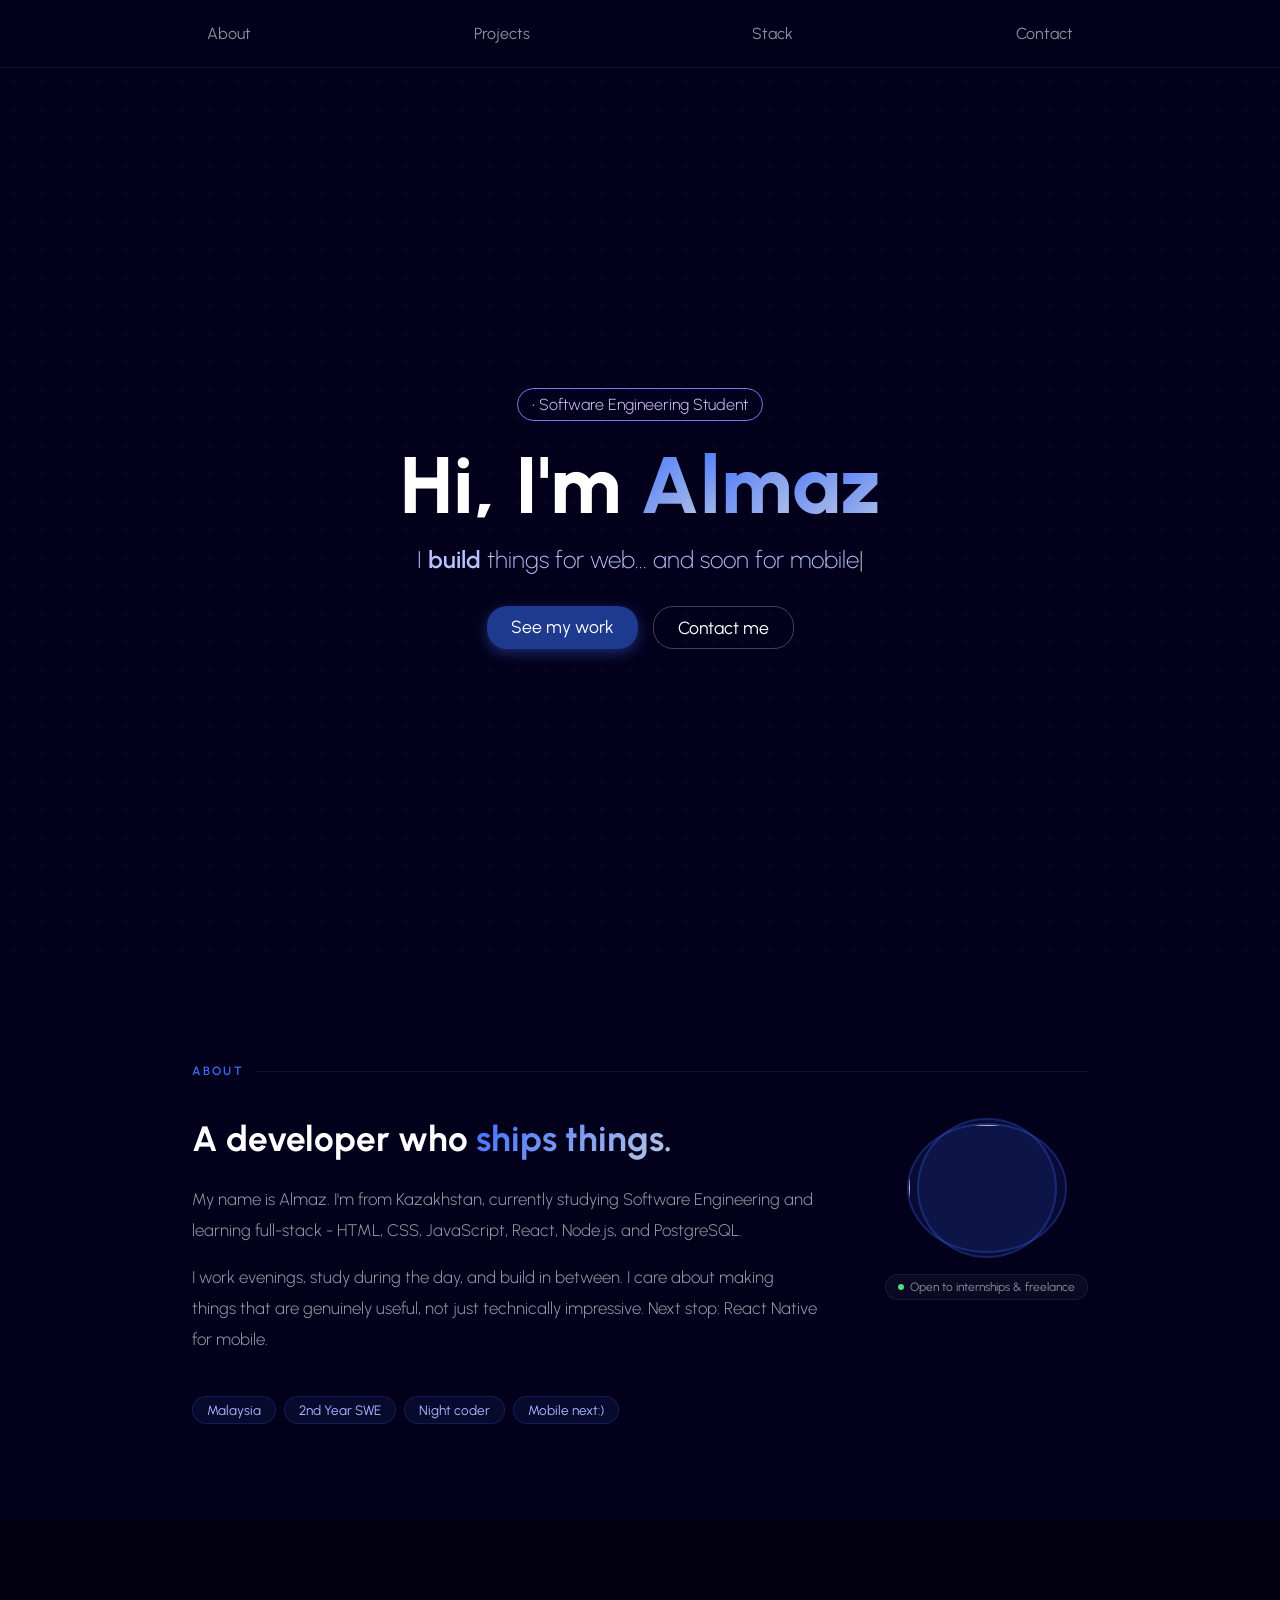
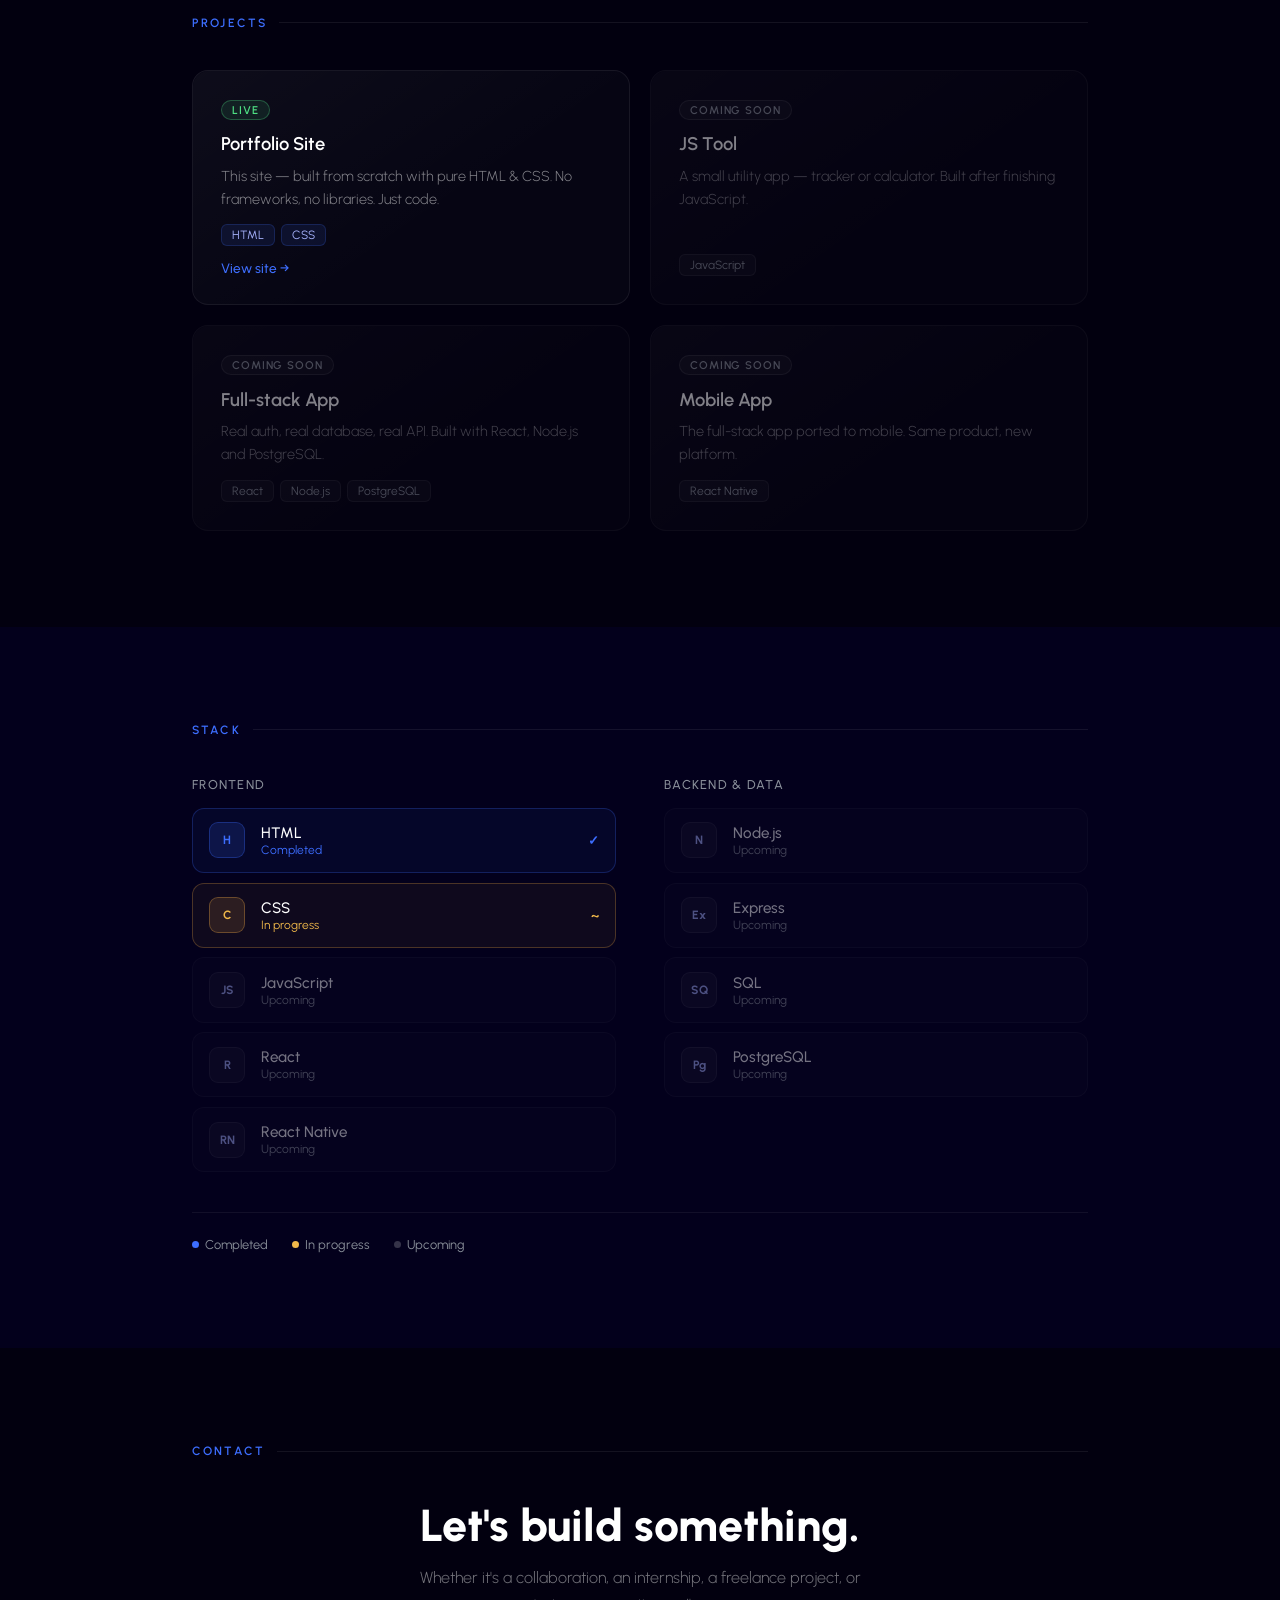
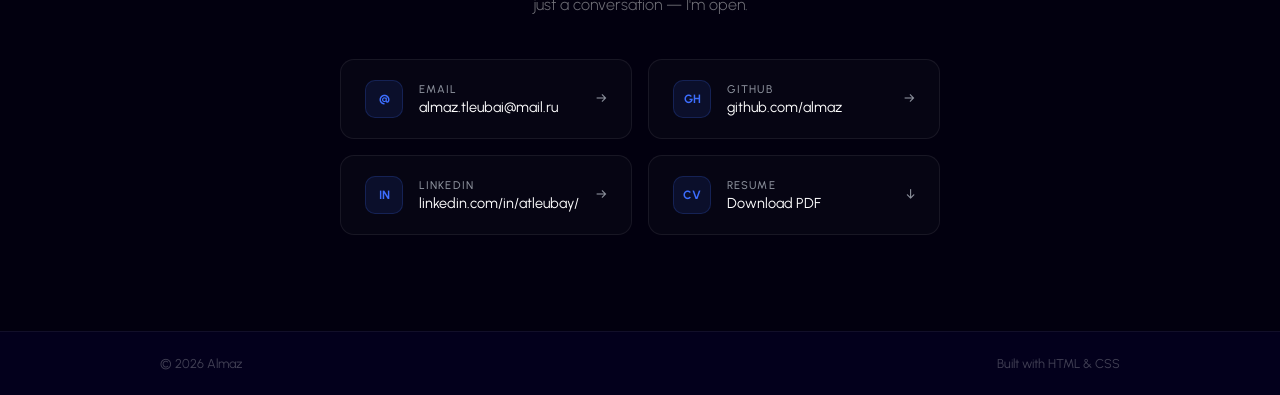
==== index.html @ 8fcd37de "changed the folders" ====
<!DOCTYPE html>
<html lang="en">
<head>
    <meta charset="UTF-8">
    <meta name="viewport" content="width=device-width, initial-scale=1.0">
    <title>Almaaaaaz</title>
    <link rel="stylesheet" href="style.css">
    <link rel="preconnect" href="https://fonts.googleapis.com">
    <link rel="preconnect" href="https://fonts.gstatic.com" crossorigin>
    <link href="https://fonts.googleapis.com/css2?family=Caveat:wght@400..700&family=Urbanist:ital,wght@0,100..900;1,100..900&display=swap" rel="stylesheet">
</head>
<body>
    <header> 
        <nav>   
            <ul id="nav-content">
                <li><a href="#about">About</a></li>
                <li><a href="#projects">Projects</a></li>
                <li><a href="#stack">Stack</a></li>
                <li><a href="#contact">Contact</a></li>
            </ul>
        </nav>
    </header>

    <main>

        <section id="home">
            <div class="landing-content">
                <p class="eyebrow">Software Engineering Student</p>
                <h1 class="hero-name">Hi, I'm <span>A</span><span>l</span><span>m</span><span>a</span><span>z</span></h1>
                <p class="hero-sub">I <span>build</span> things for web... and soon for mobile</p>
                <div class="landing-actions">
                    <a href="#projects" class="btn btn-work">See my work</a>
                    <a href="#contact" class="btn btn-contact">Contact me</a>
                </div>
            </div>
        </section>

        <section id="about">
            <div class="section-inner">
                <div class="section-label">About</div>
                <div class="about-content">
                    <div class="about-left">
                        <h2 class="about-heading">A developer who <span>ships things.</span></h2>
                        <p class="about-text">
                            My name is Almaz. I'm from Kazakhstan, currently studying Software Engineering
                            and learning full-stack - HTML, CSS, JavaScript, React,
                            Node.js, and PostgreSQL.
                        </p>
                        <p class="about-text">
                            I work evenings, study during the day, and build in between.
                            I care about making things that are genuinely useful, not just technically impressive.
                            Next stop: React Native for mobile.
                        </p>
                        <div class="about-tags">
                            <span class="about-tag">Malaysia</span>
                            <span class="about-tag">2nd Year SWE</span>
                            <span class="about-tag">Night coder</span>
                            <span class="about-tag">Mobile next:)</span>
                        </div>
                    </div>
                    <div class="about-right">
                        <div class="about-photo"><img src="/Users/almaz/Desktop/portfolio/personal website v1/assets/DSC_8581.JPG"></div>
                        <div class="about-status">
                            <span class="status-dot"></span>
                            Open to internships & freelance
                        </div>
                    </div>
                </div>
            </div>
        </section>

        <section id="projects">
            <div class="section-inner">
                <div class="section-label">Projects</div>
                <div class="projects-grid">

                    <div class="project-card project-card--live">
                        <div class="project-card-header">
                            <div class="project-tag-live">Live</div>
                        </div>
                        <div class="project-name">Portfolio Site</div>
                        <div class="project-desc">This site — built from scratch with pure HTML & CSS. No frameworks, no libraries. Just code.</div>
                        <div class="project-stack">
                            <span class="stack-tag">HTML</span>
                            <span class="stack-tag">CSS</span>
                        </div>
                        <a href="#" class="project-link">View site →</a>
                    </div>

                    <div class="project-card project-card--soon">
                        <div class="project-card-header">
                            <div class="project-tag-soon">Coming soon</div>
                        </div>
                        <div class="project-name">JS Tool</div>
                        <div class="project-desc">A small utility app — tracker or calculator. Built after finishing JavaScript.</div>
                        <div class="project-stack">
                            <span class="stack-tag stack-tag--dim">JavaScript</span>
                        </div>
                    </div>

                    <div class="project-card project-card--soon">
                        <div class="project-card-header">
                            <div class="project-tag-soon">Coming soon</div>
                        </div>
                        <div class="project-name">Full-stack App</div>
                        <div class="project-desc">Real auth, real database, real API. Built with React, Node.js and PostgreSQL.</div>
                        <div class="project-stack">
                            <span class="stack-tag stack-tag--dim">React</span>
                            <span class="stack-tag stack-tag--dim">Node.js</span>
                            <span class="stack-tag stack-tag--dim">PostgreSQL</span>
                        </div>
                    </div>

                    <div class="project-card project-card--soon">
                        <div class="project-card-header">
                            <div class="project-tag-soon">Coming soon</div>
                        </div>
                        <div class="project-name">Mobile App</div>
                        <div class="project-desc">The full-stack app ported to mobile. Same product, new platform.</div>
                        <div class="project-stack">
                            <span class="stack-tag stack-tag--dim">React Native</span>
                        </div>
                    </div>

                </div>
            </div>
        </section>

        <section id="stack">
            <div class="section-inner">
                <div class="section-label">Stack</div>
                <div class="stack-content">

                    <div class="stack-group">
                        <div class="stack-group-title">Frontend</div>
                        <div class="stack-items">
                            <div class="stack-item stack-item--done">
                                <div class="stack-item-icon">H</div>
                                <div class="stack-item-info">
                                    <div class="stack-item-name">HTML</div>
                                    <div class="stack-item-status">Completed</div>
                                </div>
                                <div class="stack-item-badge stack-item-badge--done">✓</div>
                            </div>
                            <div class="stack-item stack-item--learning">
                                <div class="stack-item-icon">C</div>
                                <div class="stack-item-info">
                                    <div class="stack-item-name">CSS</div>
                                    <div class="stack-item-status">In progress</div>
                                </div>
                                <div class="stack-item-badge stack-item-badge--learning">~</div>
                            </div>
                            <div class="stack-item stack-item--upcoming">
                                <div class="stack-item-icon">JS</div>
                                <div class="stack-item-info">
                                    <div class="stack-item-name">JavaScript</div>
                                    <div class="stack-item-status">Upcoming</div>
                                </div>
                            </div>
                            <div class="stack-item stack-item--upcoming">
                                <div class="stack-item-icon">R</div>
                                <div class="stack-item-info">
                                    <div class="stack-item-name">React</div>
                                    <div class="stack-item-status">Upcoming</div>
                                </div>
                            </div>
                            <div class="stack-item stack-item--upcoming">
                                <div class="stack-item-icon">RN</div>
                                <div class="stack-item-info">
                                    <div class="stack-item-name">React Native</div>
                                    <div class="stack-item-status">Upcoming</div>
                                </div>
                            </div>
                        </div>
                    </div>

                    <div class="stack-group">
                        <div class="stack-group-title">Backend & Data</div>
                        <div class="stack-items">
                            <div class="stack-item stack-item--upcoming">
                                <div class="stack-item-icon">N</div>
                                <div class="stack-item-info">
                                    <div class="stack-item-name">Node.js</div>
                                    <div class="stack-item-status">Upcoming</div>
                                </div>
                            </div>
                            <div class="stack-item stack-item--upcoming">
                                <div class="stack-item-icon">Ex</div>
                                <div class="stack-item-info">
                                    <div class="stack-item-name">Express</div>
                                    <div class="stack-item-status">Upcoming</div>
                                </div>
                            </div>
                            <div class="stack-item stack-item--upcoming">
                                <div class="stack-item-icon">SQ</div>
                                <div class="stack-item-info">
                                    <div class="stack-item-name">SQL</div>
                                    <div class="stack-item-status">Upcoming</div>
                                </div>
                            </div>
                            <div class="stack-item stack-item--upcoming">
                                <div class="stack-item-icon">Pg</div>
                                <div class="stack-item-info">
                                    <div class="stack-item-name">PostgreSQL</div>
                                    <div class="stack-item-status">Upcoming</div>
                                </div>
                            </div>
                        </div>
                    </div>

                </div>

                <div class="stack-legend">
                    <div class="legend-item"><span class="legend-dot legend-dot--done"></span>Completed</div>
                    <div class="legend-item"><span class="legend-dot legend-dot--learning"></span>In progress</div>
                    <div class="legend-item"><span class="legend-dot legend-dot--upcoming"></span>Upcoming</div>
                </div>
            </div>
        </section>

        <section id="contact">
            <div class="section-inner">
                <div class="section-label">Contact</div>
                <div class="contact-content">
                    <div class="contact-heading">Let's build something.</div>
                    <p class="contact-sub">Whether it's a collaboration, an internship, a freelance project, or just a conversation — I'm open.</p>
                    <div class="contact-grid">
                        <a href="mailto:almaz@email.com" class="contact-card">
                            <div class="contact-icon">@</div>
                            <div class="contact-info">
                                <div class="contact-label">Email</div>
                                <div class="contact-val">almaz.tleubai@mail.ru</div>
                            </div>
                            <div class="contact-arrow">→</div>
                        </a>
                        <a href="https://github.com/almvvz" target="_blank" class="contact-card">
                            <div class="contact-icon">gh</div>
                            <div class="contact-info">
                                <div class="contact-label">GitHub</div>
                                <div class="contact-val">github.com/almaz</div>
                            </div>
                            <div class="contact-arrow">→</div>
                        </a>
                        <a href="https://linkedin.com" target="_blank" class="contact-card">
                            <div class="contact-icon">in</div>
                            <div class="contact-info">
                                <div class="contact-label">LinkedIn</div>
                                <div class="contact-val">linkedin.com/in/atleubay/</div>
                            </div>
                            <div class="contact-arrow">→</div>
                        </a>
                        <a href="#" class="contact-card">
                            <div class="contact-icon">cv</div>
                            <div class="contact-info">
                                <div class="contact-label">Resume</div>
                                <div class="contact-val">Download PDF</div>
                            </div>
                            <div class="contact-arrow">↓</div>
                        </a>
                    </div>
                </div>
            </div>
        </section>

    </main>

    <footer>
        <div class="footer-inner">
            <span>© 2026 Almaz</span>
            <span>Built with HTML & CSS</span>
        </div>
    </footer>
    
</body>
</html>
---- style.css ----
* {
    margin: 0;
    padding: 0;
    box-sizing: border-box;
}

body {
    font-family: "Urbanist", sans-serif;
    background-color: #03001C;
    color: white;
}

header {
    position: sticky;
    z-index: 100;
    top: 0;
}

#nav-content {
    list-style: none;
    display: flex;
    justify-content: space-evenly;
    background-color: #03001C;
    padding: 1rem 0;
    border-bottom: 1px solid rgba(255,255,255,0.06);
}

#nav-content a {
    text-decoration: none;
    color: #8a8f9a;
    font-size: 1rem;
    padding: 8px 16px;
    transition: transform 0.3s ease, color 0.3s ease;
    display: inline-block;
}

#nav-content a:hover {
    color: white;
    transform: translateY(-2px);
}

/* ── LANDING ── */
#home {
    height: 100vh;
    display: flex;
    flex-direction: column;
    align-items: center;
    justify-content: center;
    text-align: center;
    position: relative;
    background-color: #03001C;
}

#home::before {
    content: " ";
    position: absolute;
    inset: 0;
    background-image: radial-gradient(circle, rgba(255,255,255,0.04) 1px, transparent 1px);
    background-size: 28px 28px;
    pointer-events: none;
}

.landing-content {
    opacity: 0;
    animation: fadeUp 1.2s ease forwards;
    position: relative;
    z-index: 1;
}

.eyebrow {
    display: inline-block;
    margin-bottom: 1rem;
    padding: 6px 14px;
    border: 1px solid rgb(121, 121, 248);
    border-radius: 20px;
    font-size: 1rem;
    font-weight: 300;
    color: #d7c9ff;
    background-color: transparent;
}

.eyebrow::before {
    content: "• ";
}

.hero-name {
    color: white;
    margin-bottom: 0.75rem;
    font-size: 5rem;
    font-weight: 800;
}

.hero-name span {
    background: linear-gradient(135deg, #3d6eff, #bbc8e2);
    -webkit-background-clip: text;
    -webkit-text-fill-color: transparent;
    background-clip: text;
    transition: transform 0.4s ease-in;
    display: inline-block;
}

.hero-name span:hover {
    transform: scale(1.1);
}

.hero-sub {
    color: rgb(184, 195, 255);
    font-size: 1.5rem;
    font-weight: 200;
}

.hero-sub span {
    font-weight: 600;
}

.hero-sub::after {
    content: "|";
    color: #c6c6c6;
    animation: blink 1s steps(1) infinite;
}

.landing-actions {
    display: flex;
    justify-content: center;
    gap: 15px;
    margin-top: 2rem;
}

/* ── BUTTONS ── */
.btn {
    padding: 10px 24px;
    border-radius: 20px;
    text-decoration: none;
    font-size: 1.1rem;
    font-family: "Urbanist", sans-serif;
    transition: 0.3s ease;
    display: inline-block;
}

.btn-work {
    background-color: #1e3a8e;
    color: white;
    box-shadow: 0px 4px 14px rgba(76, 110, 245, 0.39);
}

.btn-work:hover {
    background-color: #2d50b8;
    transform: translateY(-2px);
    box-shadow: 0px 8px 20px rgba(76, 110, 245, 0.5);
}

.btn-contact {
    background-color: transparent;
    color: white;
    border: 1px solid rgba(255,255,255,0.25);
}

.btn-contact:hover {
    border-color: #595aa5;
    color: #a8b4ff;
    transform: translateY(-2px);
}

.section-inner {
    max-width: 960px;
    margin: 0 auto;
    padding: 6rem 2rem;
}

.section-label {
    font-size: 0.75rem;
    text-transform: uppercase;
    letter-spacing: 0.18em;
    color: #3d6eff;
    font-weight: 600;
    margin-bottom: 2.5rem;
    display: flex;
    align-items: center;
    gap: 0.75rem;
}

.section-label::after {
    content: "";
    flex: 1;
    height: 1px;
    background: rgba(255,255,255,0.07);
}

/* ── ABOUT ── */
#about {
    background-color: #03001C;
}

.about-content {
    display: grid;
    grid-template-columns: 1fr auto;
    gap: 4rem;
    align-items: start;
}

.about-heading {
    font-size: 2.2rem;
    font-weight: 700;
    color: white;
    line-height: 1.2;
    margin-bottom: 1.5rem;
}

.about-heading span {
    background: linear-gradient(135deg, #3d6eff, #bbc8e2);
    -webkit-background-clip: text;
    -webkit-text-fill-color: transparent;
    background-clip: text;
    transition: transform 0.4s ease;
    display:inline-block
}
.about-heading span:hover {
    transform: scale(1.05);
}
.about-text {
    color: rgba(255,255,255,0.6);
    font-size: 1.05rem;
    font-weight: 300;
    line-height: 1.85;
    margin-bottom: 1rem;
}

.about-tags {
    display: flex;
    flex-wrap: wrap;
    gap: 8px;
    margin-top: 1.5rem;
}

.about-tag {
    font-size: 0.85rem;
    padding: 5px 14px;
    border-radius: 100px;
    background: rgba(61, 110, 255, 0.08);
    border: 1px solid rgba(61, 110, 255, 0.2);
    color: #a8b4ff;
    font-weight: 400;
    transition: border-color 0.3s, background 0.3s;
}

.about-tag:hover {
    background: rgba(61, 110, 255, 0.15);
    border-color: rgba(61, 110, 255, 0.4);
}

.about-right {
    display: flex;
    flex-direction: column;
    align-items: center;
    gap: 1rem;
    flex-shrink: 0;
}

.about-left {
    display: flex;
    flex-direction: column;
}

.about-photo {
    width: 140px;
    height: 140px;
    border-radius: 50%;
    background: rgba(61, 110, 255, 0.1);
    border: 2px solid rgba(61, 110, 255, 0.25);
    display: flex;
    align-items: center;
    justify-content: center;
    font-size: 3rem;
    font-weight: 700;
    color: #3d6eff;
    transition: border-color 0.3s, background 0.3s;
}
.about-photo img{
    width: 160px;
    height: 130px;
    border-radius: 50%;
    background: rgba(61, 110, 255, 0.1);
    border: 2px solid rgba(61, 110, 255, 0.25);
    display: flex;
    align-items: center;
    justify-content: center;
    font-size: 3rem;
    font-weight: 700;
    color: #3d6eff;
    transition: border-color 0.3s, background 0.3s;
}
.about-photo:hover {
    background: rgba(61, 110, 255, 0.18);
    border-color: rgba(61, 110, 255, 0.5);
}

.about-status {
    display: flex;
    align-items: center;
    gap: 6px;
    font-size: 0.75rem;
    color: #8a8f9a;
    background: rgba(255,255,255,0.03);
    border: 1px solid rgba(255,255,255,0.07);
    padding: 5px 12px;
    border-radius: 100px;
    white-space: nowrap;
}

.status-dot {
    width: 6px;
    height: 6px;
    border-radius: 50%;
    background: #4ade80;
    animation: pulse 2s infinite;
}

/* ── PROJECTS ── */
#projects {
    background-color: #02000f;
}

.projects-grid {
    display: grid;
    grid-template-columns: repeat(2, 1fr);
    gap: 1.25rem;
}

.project-card {
    background: rgba(255,255,255,0.02);
    border: 1px solid rgba(255,255,255,0.07);
    border-radius: 16px;
    padding: 1.75rem;
    display: flex;
    flex-direction: column;
    gap: 0.6rem;
    transition: border-color 0.3s, transform 0.3s, background 0.3s;
    position: relative;
    overflow: hidden;
}

.project-card::before {
    content: '';
    position: absolute;
    inset: 0;
    border-radius: 16px;
    background: linear-gradient(145deg, rgba(255,255,255,0.03) 0%, transparent 60%);
    pointer-events: none;
}

.project-card:hover {
    transform: translateY(-3px);
    border-color: rgba(61, 110, 255, 0.3);
    background: rgba(61, 110, 255, 0.04);
}

.project-card--soon {
    opacity: 0.5;
}

.project-card--soon:hover {
    opacity: 0.75;
}

.project-card-header {
    margin-bottom: 0.25rem;
}

.project-tag-live {
    display: inline-block;
    font-size: 0.7rem;
    padding: 2px 10px;
    border-radius: 100px;
    background: rgba(74, 222, 128, 0.1);
    border: 1px solid rgba(74, 222, 128, 0.3);
    color: #4ade80;
    text-transform: uppercase;
    letter-spacing: 0.08em;
    font-weight: 600;
}

.project-tag-soon {
    display: inline-block;
    font-size: 0.7rem;
    padding: 2px 10px;
    border-radius: 100px;
    background: rgba(255,255,255,0.04);
    border: 1px solid rgba(255,255,255,0.1);
    color: #8a8f9a;
    text-transform: uppercase;
    letter-spacing: 0.08em;
    font-weight: 600;
}

.project-name {
    font-size: 1.15rem;
    font-weight: 600;
    color: white;
}

.project-desc {
    font-size: 0.9rem;
    color: rgba(255,255,255,0.5);
    font-weight: 300;
    line-height: 1.6;
    flex: 1;
}

.project-stack {
    display: flex;
    flex-wrap: wrap;
    gap: 6px;
    margin-top: 0.25rem;
}

.stack-tag {
    font-size: 0.75rem;
    padding: 3px 10px;
    border-radius: 6px;
    background: rgba(61, 110, 255, 0.1);
    border: 1px solid rgba(61, 110, 255, 0.2);
    color: #a8b4ff;
}

.stack-tag--dim {
    background: rgba(255,255,255,0.04);
    border-color: rgba(255,255,255,0.08);
    color: #8a8f9a;
}

.project-link {
    font-size: 0.85rem;
    color: #3d6eff;
    text-decoration: none;
    font-weight: 500;
    margin-top: 0.25rem;
    transition: color 0.2s;
    display: inline-block;
}

.project-link:hover {
    color: #a8b4ff;
}

/* ── STACK ── */
#stack {
    background-color: #03001C;
}

.stack-content {
    display: grid;
    grid-template-columns: 1fr 1fr;
    gap: 3rem;
}

.stack-group-title {
    font-size: 0.8rem;
    text-transform: uppercase;
    letter-spacing: 0.1em;
    color: #8a8f9a;
    font-weight: 500;
    margin-bottom: 1rem;
}

.stack-items {
    display: flex;
    flex-direction: column;
    gap: 0.6rem;
}

.stack-item {
    display: flex;
    align-items: center;
    gap: 1rem;
    padding: 0.85rem 1rem;
    border-radius: 12px;
    border: 1px solid rgba(255,255,255,0.06);
    background: rgba(255,255,255,0.02);
    transition: border-color 0.3s, transform 0.3s, background 0.3s;
    cursor: default;
}

.stack-item:hover {
    transform: translateX(4px);
}

.stack-item--done {
    border-color: rgba(61, 110, 255, 0.25);
    background: rgba(61, 110, 255, 0.06);
}

.stack-item--done:hover {
    border-color: rgba(61, 110, 255, 0.45);
    background: rgba(61, 110, 255, 0.1);
}

.stack-item--learning {
    border-color: rgba(250, 180, 70, 0.25);
    background: rgba(250, 180, 70, 0.05);
}

.stack-item--learning:hover {
    border-color: rgba(250, 180, 70, 0.45);
}

.stack-item--upcoming {
    opacity: 0.45;
}

.stack-item--upcoming:hover {
    opacity: 0.7;
}

.stack-item-icon {
    width: 36px;
    height: 36px;
    border-radius: 9px;
    background: rgba(255,255,255,0.05);
    display: flex;
    align-items: center;
    justify-content: center;
    font-size: 0.75rem;
    font-weight: 700;
    color: #a8b4ff;
    flex-shrink: 0;
    border: 1px solid rgba(255,255,255,0.08);
}

.stack-item--done .stack-item-icon {
    background: rgba(61, 110, 255, 0.15);
    border-color: rgba(61, 110, 255, 0.3);
    color: #3d6eff;
}

.stack-item--learning .stack-item-icon {
    background: rgba(250, 180, 70, 0.12);
    border-color: rgba(250, 180, 70, 0.3);
    color: #f0b84a;
}

.stack-item-info {
    flex: 1;
}

.stack-item-name {
    font-size: 0.95rem;
    font-weight: 500;
    color: white;
}

.stack-item-status {
    font-size: 0.75rem;
    color: #8a8f9a;
    margin-top: 1px;
}

.stack-item--done .stack-item-status { color: #3d6eff; }
.stack-item--learning .stack-item-status { color: #f0b84a; }

.stack-item-badge {
    font-size: 0.8rem;
    font-weight: 700;
    flex-shrink: 0;
}

.stack-item-badge--done { color: #3d6eff; }
.stack-item-badge--learning { color: #f0b84a; }

.stack-legend {
    display: flex;
    gap: 1.5rem;
    margin-top: 2.5rem;
    padding-top: 1.5rem;
    border-top: 1px solid rgba(255,255,255,0.06);
}

.legend-item {
    display: flex;
    align-items: center;
    gap: 6px;
    font-size: 0.8rem;
    color: #8a8f9a;
}

.legend-dot {
    width: 7px;
    height: 7px;
    border-radius: 50%;
}

.legend-dot--done { background: #3d6eff; }
.legend-dot--learning { background: #f0b84a; }
.legend-dot--upcoming { background: rgba(255,255,255,0.2); }

#contact {
    background-color: #02000f;
}

.contact-content {
    text-align: center;
}

.contact-heading {
    font-size: 2.8rem;
    font-weight: 800;
    color: white;
    margin-bottom: 0.75rem;
}

.contact-sub {
    font-size: 1rem;
    color: rgba(255,255,255,0.45);
    font-weight: 300;
    max-width: 460px;
    margin: 0 auto 2.5rem;
    line-height: 1.7;
}

.contact-grid {
    display: grid;
    grid-template-columns: repeat(2, 1fr);
    gap: 1rem;
    max-width: 600px;
    margin: 0 auto;
}

.contact-card {
    display: flex;
    align-items: center;
    gap: 1rem;
    padding: 1.25rem 1.5rem;
    background: rgba(255,255,255,0.02);
    border: 1px solid rgba(255,255,255,0.07);
    border-radius: 14px;
    text-decoration: none;
    transition: border-color 0.3s, transform 0.3s, background 0.3s;
}

.contact-card:hover {
    border-color: rgba(61, 110, 255, 0.35);
    background: rgba(61, 110, 255, 0.05);
    transform: translateY(-2px);
}

.contact-icon {
    width: 38px;
    height: 38px;
    border-radius: 10px;
    background: rgba(61, 110, 255, 0.1);
    border: 1px solid rgba(61, 110, 255, 0.2);
    display: flex;
    align-items: center;
    justify-content: center;
    font-size: 0.75rem;
    font-weight: 700;
    color: #3d6eff;
    flex-shrink: 0;
    text-transform: uppercase;
}

.contact-info {
    flex: 1;
    text-align: left;
}

.contact-label {
    font-size: 0.7rem;
    text-transform: uppercase;
    letter-spacing: 0.1em;
    color: #8a8f9a;
    font-weight: 500;
    margin-bottom: 2px;
}

.contact-val {
    font-size: 0.9rem;
    color: white;
    font-weight: 400;
}

.contact-arrow {
    font-size: 1rem;
    color: #8a8f9a;
    transition: color 0.3s, transform 0.3s;
    flex-shrink: 0;
}

.contact-card:hover .contact-arrow {
    color: #3d6eff;
    transform: translateX(3px);
}

footer {
    border-top: 1px solid rgba(255,255,255,0.06);
    padding: 1.5rem 2rem;
}

.footer-inner {
    max-width: 960px;
    margin: 0 auto;
    display: flex;
    justify-content: space-between;
    font-size: 0.8rem;
    color: rgba(255,255,255,0.25);
}

@keyframes fadeUp {
    from { opacity: 0; transform: translateY(24px); }
    to   { opacity: 1; transform: translateY(0); }
}

@keyframes blink {
    50% { opacity: 0; }
}

@keyframes pulse {
    0%, 100% { opacity: 1; }
    50%       { opacity: 0.4; }
}
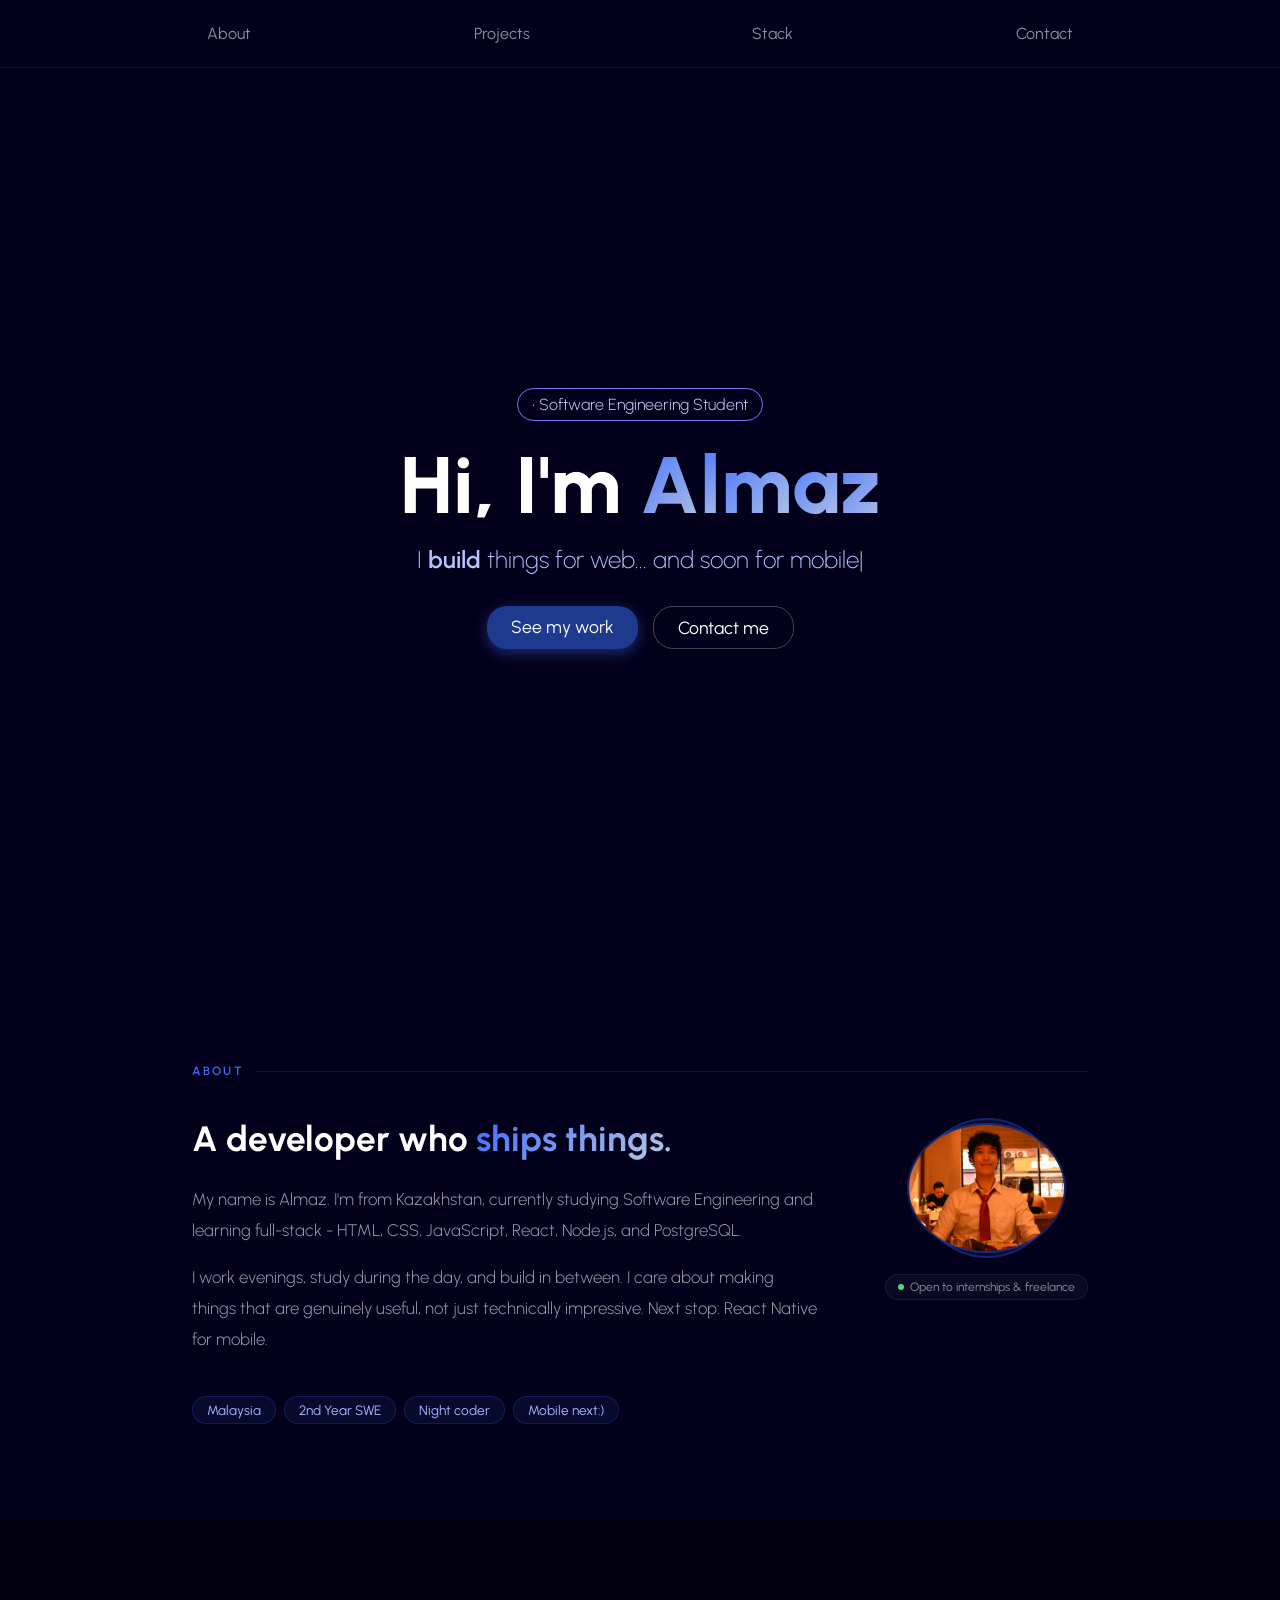
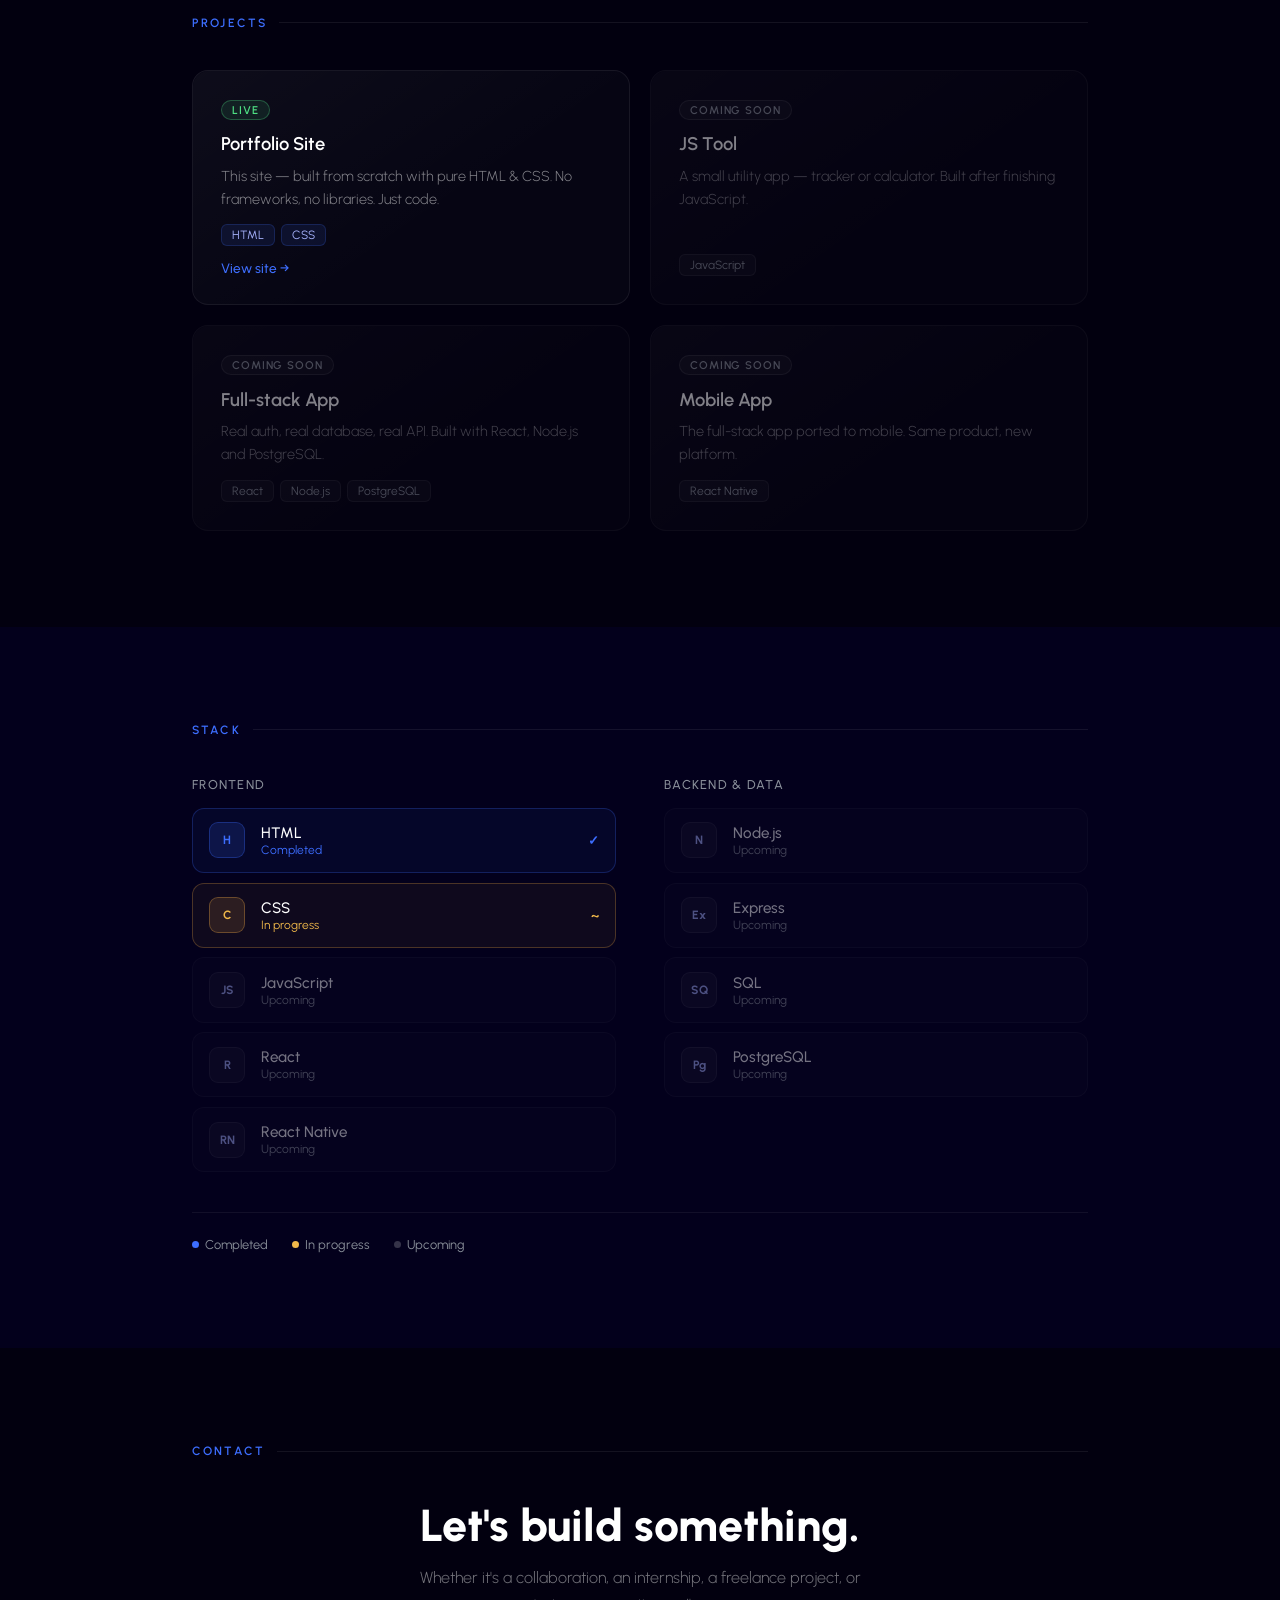
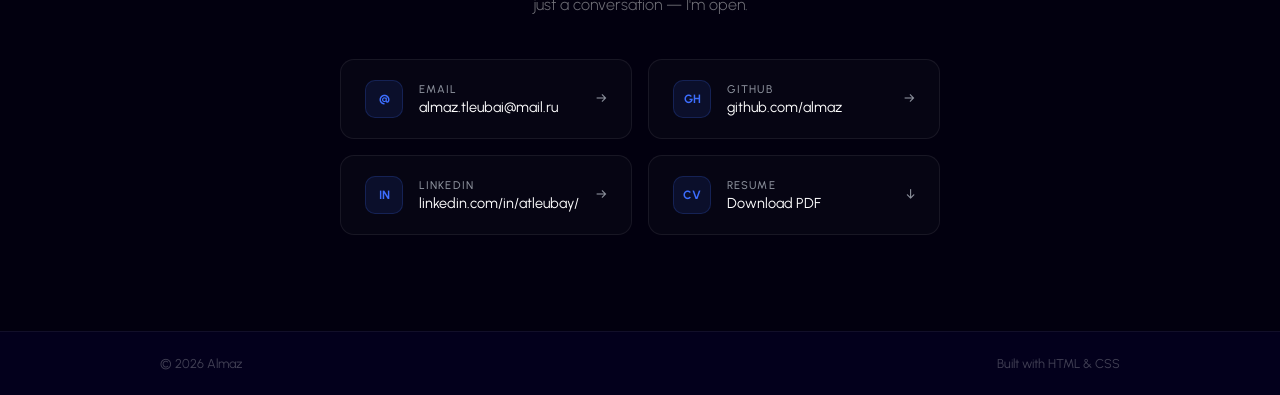
==== commit 562de9f5: "modification of css" ====
--- a/index.html
+++ b/index.html
@@ -59,7 +59,7 @@
                         </div>
                     </div>
                     <div class="about-right">
-                        <div class="about-photo"><img src="/Users/almaz/Desktop/portfolio/personal website v1/assets/DSC_8581.JPG"></div>
+                        <div class="about-photo"><img src="./assets/DSC_8581.JPG"></div>
                         <div class="about-status">
                             <span class="status-dot"></span>
                             Open to internships & freelance
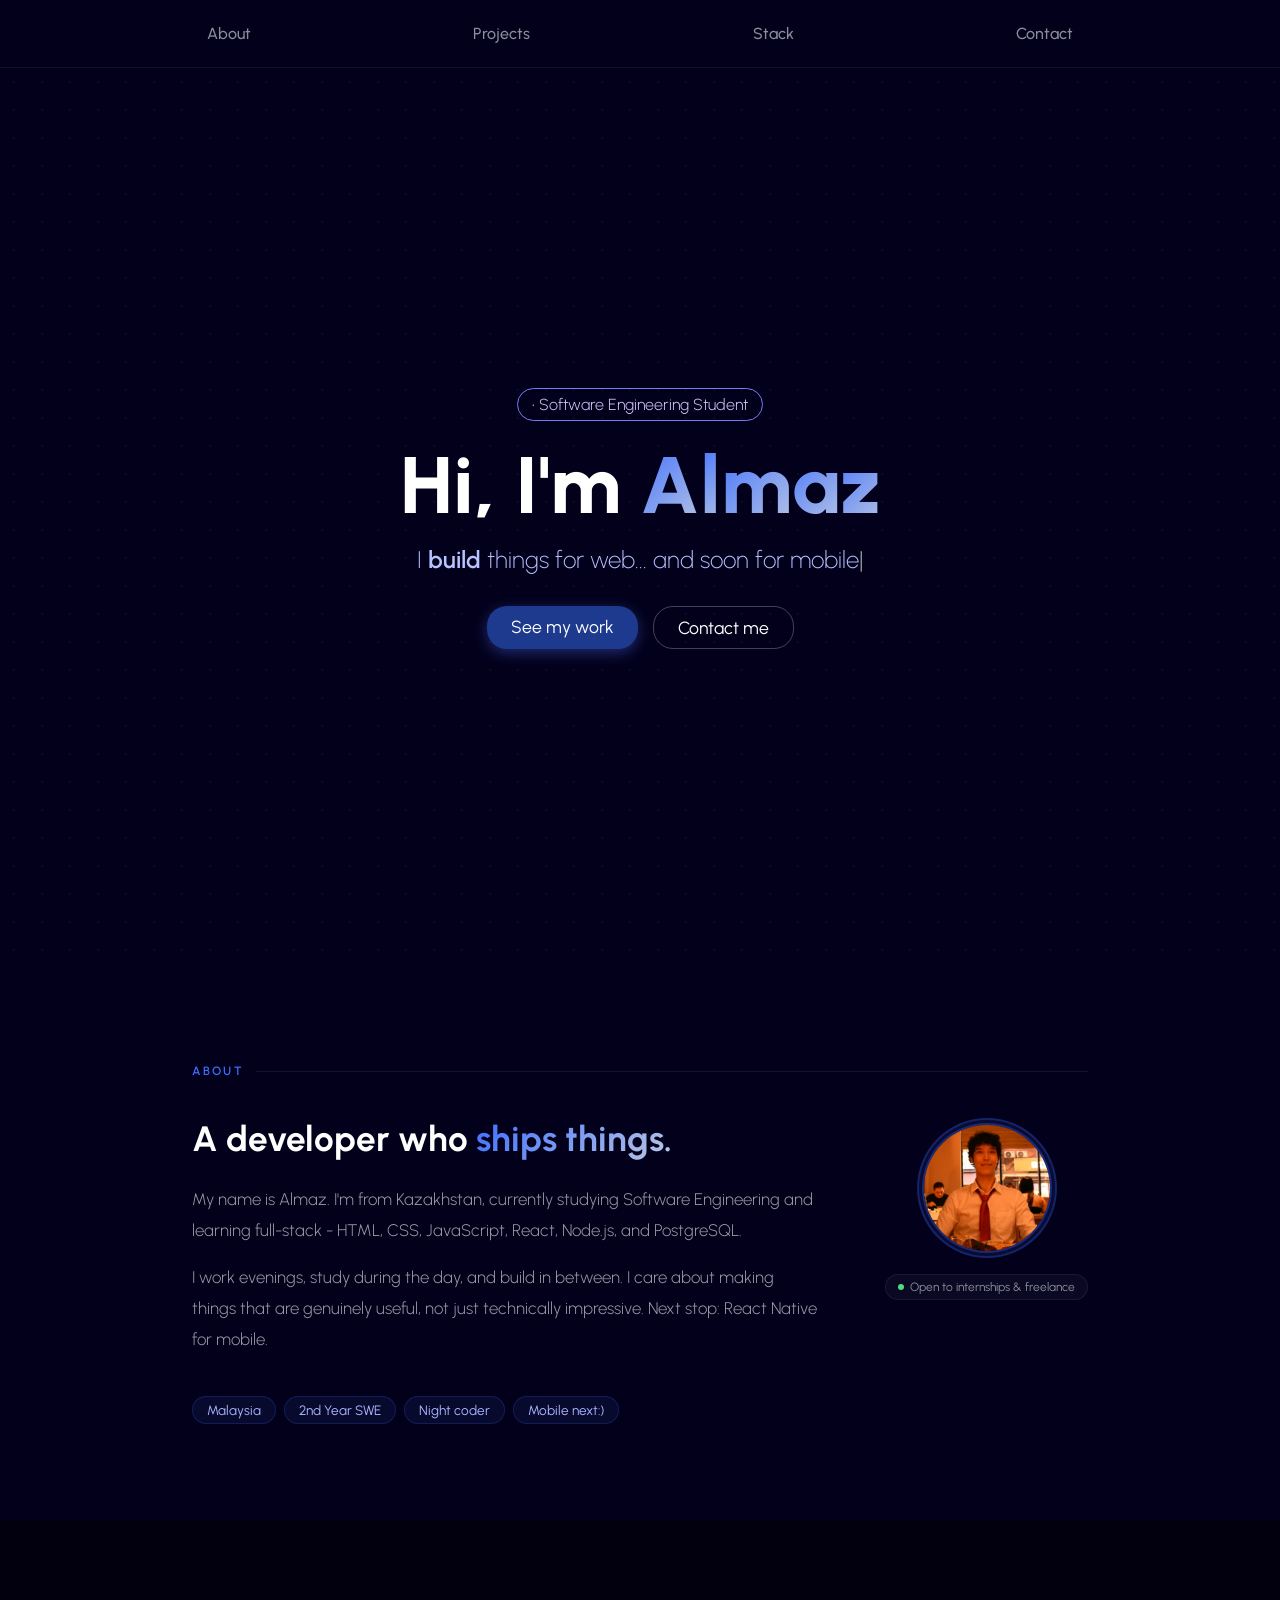
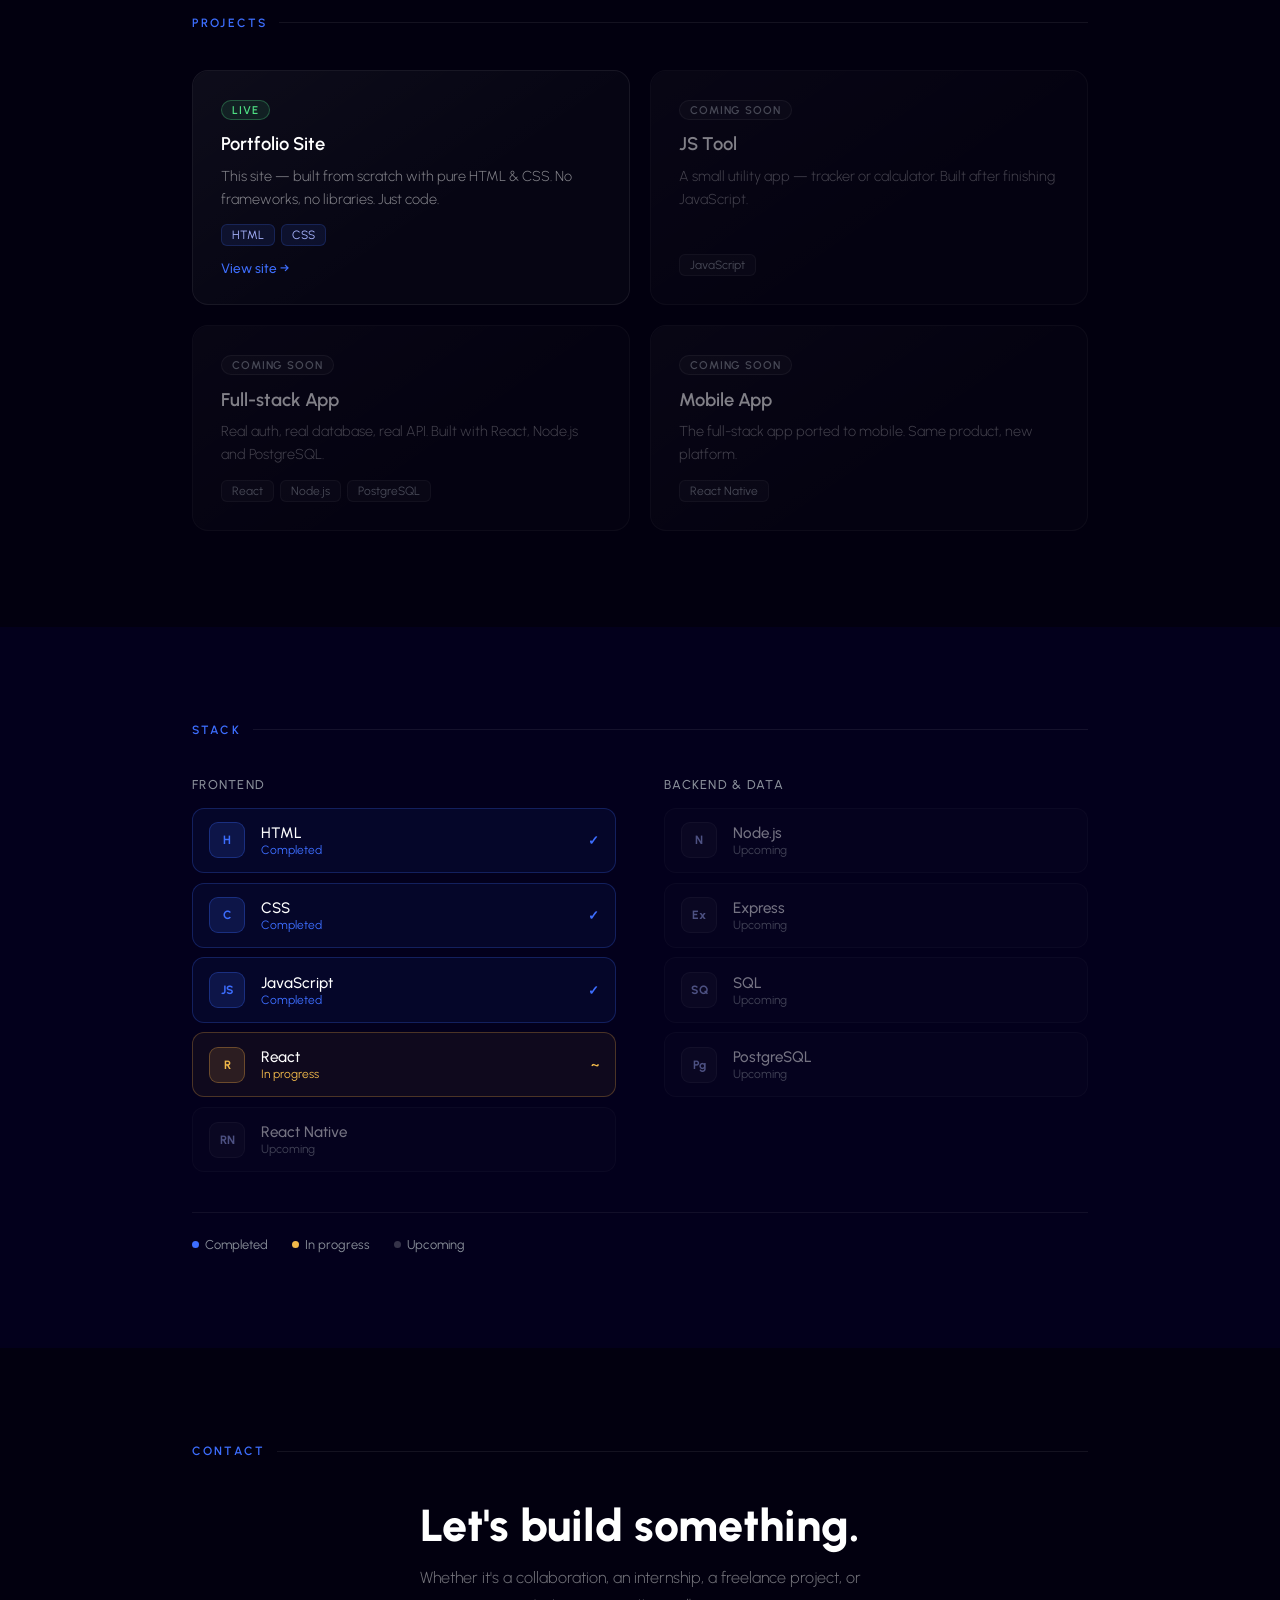
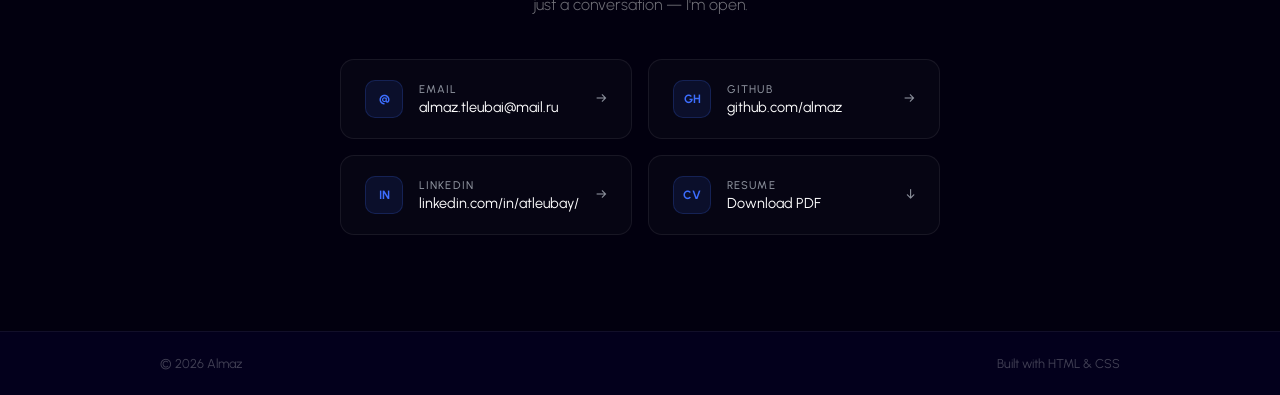
==== commit 81894b90: "updates" ====
--- a/index.html
+++ b/index.html
@@ -142,27 +142,31 @@
                                 </div>
                                 <div class="stack-item-badge stack-item-badge--done">✓</div>
                             </div>
+                            <div class="stack-item stack-item--done">
+                                <div class="stack-item-icon">C</div>
+                                <div class="stack-item-info">
+                                    <div class="stack-item-name">CSS</div>
+                                    <div class="stack-item-status">Completed</div>
+                                </div>
+                                <div class="stack-item-badge stack-item-badge--done">✓</div>
+                            </div>
+                            <div class="stack-item stack-item--done">
+                                <div class="stack-item-icon">JS</div>
+                                <div class="stack-item-info">
+                                    <div class="stack-item-name">JavaScript</div>
+                                    <div class="stack-item-status">Completed</div>
+                                </div>
+                                <div class="stack-item-badge stack-item-badge--done">✓</div>
+
+                            </div>
                             <div class="stack-item stack-item--learning">
-                                <div class="stack-item-icon">C</div>
-                                <div class="stack-item-info">
-                                    <div class="stack-item-name">CSS</div>
+                                <div class="stack-item-icon">R</div>
+                                <div class="stack-item-info">
+                                    <div class="stack-item-name">React</div>
                                     <div class="stack-item-status">In progress</div>
                                 </div>
                                 <div class="stack-item-badge stack-item-badge--learning">~</div>
-                            </div>
-                            <div class="stack-item stack-item--upcoming">
-                                <div class="stack-item-icon">JS</div>
-                                <div class="stack-item-info">
-                                    <div class="stack-item-name">JavaScript</div>
-                                    <div class="stack-item-status">Upcoming</div>
-                                </div>
-                            </div>
-                            <div class="stack-item stack-item--upcoming">
-                                <div class="stack-item-icon">R</div>
-                                <div class="stack-item-info">
-                                    <div class="stack-item-name">React</div>
-                                    <div class="stack-item-status">Upcoming</div>
-                                </div>
+
                             </div>
                             <div class="stack-item stack-item--upcoming">
                                 <div class="stack-item-icon">RN</div>
--- a/style.css
+++ b/style.css
@@ -29,6 +29,7 @@
     text-decoration: none;
     color: #8a8f9a;
     font-size: 1rem;
+    font-weight: 500;
     padding: 8px 16px;
     transition: transform 0.3s ease, color 0.3s ease;
     display: inline-block;
@@ -39,7 +40,7 @@
     transform: translateY(-2px);
 }
 
-/* ── LANDING ── */
+
 #home {
     height: 100vh;
     display: flex;
@@ -101,6 +102,7 @@
 
 .hero-name span:hover {
     transform: scale(1.1);
+    cursor: default;
 }
 
 .hero-sub {
@@ -276,7 +278,7 @@
     transition: border-color 0.3s, background 0.3s;
 }
 .about-photo img{
-    width: 160px;
+    width: 130px;
     height: 130px;
     border-radius: 50%;
     background: rgba(61, 110, 255, 0.1);
@@ -288,6 +290,7 @@
     font-weight: 700;
     color: #3d6eff;
     transition: border-color 0.3s, background 0.3s;
+    object-fit: cover;
 }
 .about-photo:hover {
     background: rgba(61, 110, 255, 0.18);
